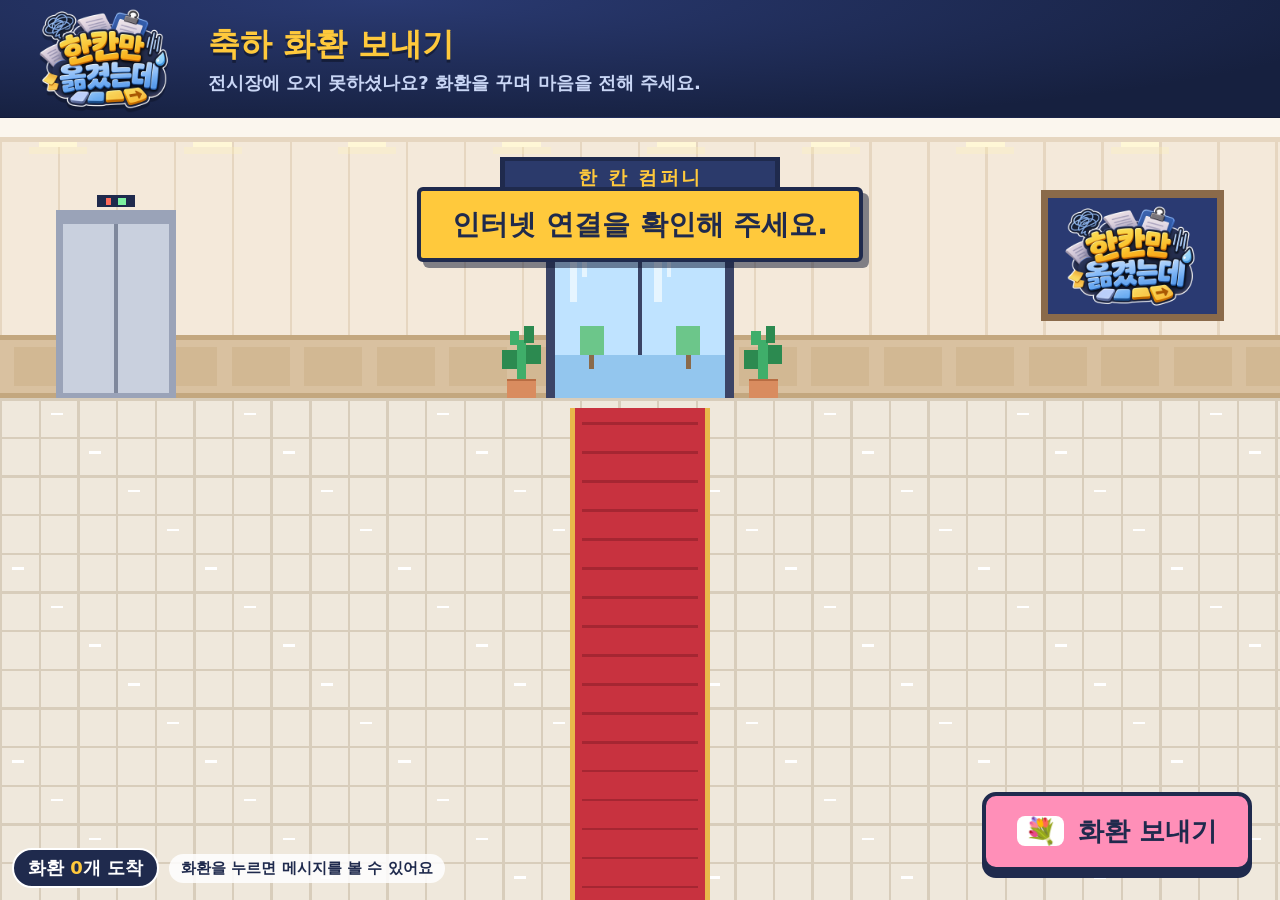
==== public/wreath/index.html @ ef5f8f5a "Add wreath guestbook for remote visitors; swap in revised play video - New /wreath/ page: visitors w" ====
<!doctype html>
<html lang="ko">
<head>
<meta charset="utf-8">
<meta name="viewport" content="width=device-width, initial-scale=1, viewport-fit=cover">
<title>한 칸만 옮겼는데 · 축하 화환</title>
<meta name="description" content="졸업전시 「한 칸만 옮겼는데」에 오지 못한 분들도 화환을 꾸며 축하를 보낼 수 있어요.">
<link rel="stylesheet" href="../style.css">
<link rel="stylesheet" href="wreath.css">
</head>
<body class="wreath-page">
  <!-- 머리글 -->
  <header class="w-head">
    <img id="logoHit" src="../assets/logo.webp" alt="한 칸만 옮겼는데">
    <div class="w-copy">
      <b>축하 화환 보내기</b>
      <span>전시장에 오지 못하셨나요? 화환을 꾸며 마음을 전해 주세요.</span>
    </div>
  </header>

  <!-- 공간: 한 칸 컴퍼니 1층 로비 -->
  <section id="space">
    <div id="stage">
      <canvas id="world"></canvas>
      <div id="layer">
        <div class="lobby-sign">한 칸 컴퍼니</div>
        <div id="empty" class="empty w-empty hidden">
          <b>아직 도착한 화환이 없어요</b>
          <span>첫 번째 화환을 보내 주세요!</span>
        </div>
      </div>
    </div>
    <div id="toast" class="toast"></div>
    <div class="w-status"><span id="stCount">화환 0개 도착</span><span class="w-tip">화환을 누르면 메시지를 볼 수 있어요</span></div>
    <button id="joinBtn" class="join-btn w-join"><span class="ic">💐</span> 화환 보내기</button>
  </section>

  <!-- 보내기 흐름 -->
  <section id="flow" class="hidden">
    <div class="flow-bg"></div>

    <!-- 0. 시작 -->
    <div class="step" data-step="start">
      <img class="logo" src="../assets/logo.webp" alt="한 칸만 옮겼는데">
      <p class="lead">졸업전시에 와 주지 못해도 괜찮아요!<br>화환을 꾸며 보내면 <b>한 칸 컴퍼니 로비</b>에 배달돼요.</p>
      <button class="btn big primary" data-go="design">화환 꾸미기 시작</button>
      <p class="notice">보낸 화환과 리본 문구, 메시지는 이 사이트에 공개돼요.</p>
      <button class="btn ghost" data-close>로비 구경하기</button>
    </div>

    <!-- 1. 꾸미기 -->
    <div class="step" data-step="design">
      <header class="stage-head"><button class="back" data-back>←</button><div class="stage-tag">STEP 1</div><h2>화환 꾸미기</h2><div class="dots"><i class="on"></i><i></i><i></i></div></header>
      <div class="wardrobe">
        <div class="fitting w-fitting">
          <canvas id="bigPreview"></canvas>
          <button class="btn small" id="randomBtn">🎲 랜덤</button>
        </div>
        <div class="closet">
          <div class="ctabs" id="ctabs"></div>
          <div class="options" id="options"></div>
        </div>
      </div>
      <footer class="step-foot"><button class="btn big primary" data-go="ribbon">리본 달기</button></footer>
    </div>

    <!-- 2. 리본 -->
    <div class="step" data-step="ribbon">
      <header class="stage-head"><button class="back" data-back>←</button><div class="stage-tag">STEP 2</div><h2>리본 문구</h2><div class="dots"><i class="on"></i><i class="on"></i><i></i></div></header>
      <div class="w-ribbon">
        <canvas id="ribbonPreview"></canvas>
        <div class="w-fields">
          <label class="w-field">
            <span>왼쪽 리본 · 축하 문구</span>
            <input id="ribbonInput" autocomplete="off" placeholder="축 졸업전시">
          </label>
          <div class="chips" id="ribbonChips"></div>
          <label class="w-field">
            <span>오른쪽 리본 · 보내는 사람</span>
            <input id="senderInput" autocomplete="off" placeholder="이름 (비워 두면 익명)">
          </label>
          <div class="chips" id="senderChips"></div>
        </div>
      </div>
      <footer class="step-foot"><button class="btn big primary" data-go="msg">카드 쓰기</button></footer>
    </div>

    <!-- 3. 카드 메시지 -->
    <div class="step" data-step="msg">
      <header class="stage-head"><button class="back" data-back>←</button><div class="stage-tag">STEP 3</div><h2>축하 카드</h2><div class="dots"><i class="on"></i><i class="on"></i><i class="on"></i></div></header>
      <div class="w-card">
        <div class="w-card-top">💌 축하 카드 <small>(선택)</small></div>
        <textarea id="msgInput" placeholder="졸업과 전시를 축하하는 한 마디를 남겨 주세요"></textarea>
        <div class="w-card-foot"><span id="msgCount">0 / 80자</span></div>
      </div>
      <div class="chips" id="msgChips"></div>
      <p class="err" id="err"></p>
      <footer class="step-foot"><button class="btn big primary" id="submitBtn">화환 보내기</button></footer>
    </div>

    <!-- 4. 완료 -->
    <div class="step" data-step="done">
      <canvas id="doneFace"></canvas>
      <h2 class="done-title">배달 완료!</h2>
      <p class="lead" id="doneText">로비에서 내 화환을 찾아보세요.</p>
      <button class="btn big primary" data-close>로비로 가기</button>
    </div>
  </section>

  <!-- 화환 보기 -->
  <div id="viewer" class="modal hidden">
    <div class="w-view">
      <button class="x" data-vclose>✕</button>
      <canvas id="vFace"></canvas>
      <div class="w-view-body">
        <div class="w-view-meta"><b id="vSender"></b><span id="vInfo"></span></div>
        <p class="w-view-ribbon" id="vRibbon"></p>
        <p id="vMsg"></p>
      </div>
    </div>
  </div>

  <!-- 관리자 (로고를 3초 안에 5번) -->
  <div id="admin" class="modal hidden">
    <div class="admin-card">
      <div class="admin-head"><b>관리자 · 화환</b><button class="x" data-aclose>✕</button></div>
      <div id="authPane">
        <form id="loginPane" class="admin-box" autocomplete="on">
          <b>관리자 로그인</b>
          <p class="hint" id="loginHint">방명록과 같은 관리자 계정으로 로그인해요.</p>
          <input id="loginEmail" type="email" autocomplete="username" placeholder="이메일">
          <input id="loginPw" type="password" autocomplete="current-password" placeholder="비밀번호">
          <button class="btn small primary" type="submit">로그인</button>
        </form>
        <p class="err" id="pinErr"></p>
      </div>
      <div id="adminPane" class="hidden">
        <div class="admin-tools"><button class="btn small" id="reloadBtn">새로고침</button><span id="adminCount"></span></div>
        <div class="admin-list" id="adminList"></div>
      </div>
    </div>
  </div>

  <script type="module" src="wreath.js"></script>
</body>
</html>
---- public/style.css ----
:root {
  --blue: #2b5fd9; --blue-d: #1f47a8; --blue-l: #e3ebfb; --navy: #1f2a4d; --ink: #3b4466;
  --yellow: #ffc93c; --yellow-d: #e0a419; --coral: #ff6b5b; --green: #3fbf7f;
  --paper: #ffffff; --bg: #dfe8fb;
  --font: "Malgun Gothic", "맑은 고딕", "Apple SD Gothic Neo", "Noto Sans KR", system-ui, sans-serif;
}
* { box-sizing: border-box; -webkit-tap-highlight-color: transparent; }
html, body { margin: 0; height: 100%; overflow: hidden; background: #16203f; font-family: var(--font); color: var(--navy);
  -webkit-user-select: none; user-select: none; overscroll-behavior: none; touch-action: manipulation; }
input, textarea { -webkit-user-select: text; user-select: text; font-family: var(--font); }
button { font-family: var(--font); cursor: pointer; touch-action: manipulation; }
.hidden { display: none !important; }

/* ---------- 공간 ---------- */
#space { position: fixed; inset: 0; background: radial-gradient(ellipse at 50% 40%, #2a3a72, #121a36 75%); }
#world, #layer { position: absolute; image-rendering: pixelated; image-rendering: crisp-edges; }
#stage { position: absolute; inset: 0; }
.booth-head { display: none; }
#layer { --s: 4; overflow: hidden; }
.L { position: absolute; }
#adminHit { position: absolute; left: 0; top: 0; width: max(calc(16px * var(--s)), 48px); height: max(calc(14px * var(--s)), 48px); background: transparent; border: 0; z-index: 5; }
.title-text { position: absolute; left: 0; right: 0; top: 0; height: calc(14px * var(--s)); line-height: calc(14px * var(--s));
  text-align: center; color: #fff; font-size: calc(6.2px * var(--s)); font-weight: 600; pointer-events: none; }
.tabs { position: absolute; left: calc(10px * var(--s)); right: calc(10px * var(--s)); top: calc(14.5px * var(--s)); height: calc(9px * var(--s));
  display: flex; gap: calc(9px * var(--s)); align-items: center; font-size: calc(5.2px * var(--s)); color: #4a5578; pointer-events: none; }
.tabs .on { color: var(--blue); font-weight: 700; box-shadow: 0 calc(1px * var(--s)) 0 var(--blue); }
.tabs .font { position: absolute; left: calc(219px * var(--s)); top: calc(9.5px * var(--s)); font-size: calc(4.4px * var(--s)); color: #3b4466; }
.door-sign { position: absolute; left: calc(428px * var(--s)); top: calc(43px * var(--s)); width: calc(24px * var(--s)); height: calc(9px * var(--s));
  line-height: calc(9px * var(--s)); text-align: center; color: #fff; font-weight: 800; font-size: calc(6px * var(--s)); letter-spacing: .05em; pointer-events: none; }
.status-text { position: absolute; left: calc(10px * var(--s)); top: calc((var(--lh, 324) - 10) * 1px * var(--s)); height: calc(10px * var(--s)); display: flex; gap: calc(12px * var(--s));
  align-items: center; font-size: calc(5px * var(--s)); color: #4a5578; pointer-events: none; }
.status-text b { color: var(--blue); }
.zoom-text { position: absolute; left: calc(544px * var(--s)); top: calc((var(--lh, 324) - 10) * 1px * var(--s)); height: calc(10px * var(--s)); line-height: calc(10px * var(--s));
  font-size: calc(4.6px * var(--s)); color: #4a5578; pointer-events: none; }

.name-tag { position: absolute; left: 0; top: 0; padding: 0 calc(1.5px * var(--s)); max-width: calc(34px * var(--s)); white-space: nowrap; overflow: hidden; text-overflow: ellipsis;
  font-size: calc(4.1px * var(--s)); line-height: 1.25; font-weight: 700; color: var(--navy); background: rgba(255,255,255,.85);
  border-radius: calc(1px * var(--s)); pointer-events: none; z-index: 2; }
.name-tag.new { background: var(--yellow); }
.bubble { position: absolute; left: 0; top: 0; max-width: calc(92px * var(--s)); width: max-content; padding: calc(2.5px * var(--s)) calc(4px * var(--s));
  background: #fff; color: var(--navy); font-size: calc(5.2px * var(--s)); line-height: 1.35; font-weight: 600; word-break: keep-all; overflow-wrap: anywhere;
  border: calc(1px * var(--s)) solid var(--navy); box-shadow: calc(1px * var(--s)) calc(1px * var(--s)) 0 rgba(31,42,77,.25);
  opacity: 0; pointer-events: none; transition: opacity .25s; margin-top: calc(-3px * var(--s)); }
.bubble::after { content: ""; position: absolute; left: 50%; bottom: calc(-3px * var(--s)); width: calc(4px * var(--s)); height: calc(4px * var(--s));
  background: #fff; border-right: calc(1px * var(--s)) solid var(--navy); border-bottom: calc(1px * var(--s)) solid var(--navy); transform: translateX(-50%) rotate(45deg); }
.bubble.on { opacity: 1; }

.empty { position: absolute; left: calc(100px * var(--s)); top: calc(170px * var(--s)); transform: translate(-50%, -50%); text-align: center; background: rgba(255,255,255,.92);
  padding: calc(6px * var(--s)) calc(12px * var(--s)); border: calc(1px * var(--s)) dashed var(--blue); pointer-events: none; }
.empty b { display: block; font-size: calc(7px * var(--s)); color: var(--blue); }
.empty span { font-size: calc(5px * var(--s)); color: var(--ink); }

.toast { position: absolute; left: 50%; top: 9%; transform: translate(-50%, -30px); opacity: 0; transition: .35s; z-index: 30;
  background: var(--yellow); color: var(--navy); font-weight: 800; font-size: clamp(18px, 2.2vw, 40px); padding: .5em 1.1em;
  border: 4px solid var(--navy); box-shadow: 6px 6px 0 rgba(15,22,50,.5); border-radius: 6px; white-space: nowrap; pointer-events: none; }
.toast.on { opacity: 1; transform: translate(-50%, 0); }
.group-banner { position: absolute; left: 50%; bottom: 10%; transform: translate(-50%, 30px); opacity: 0; transition: .3s; z-index: 30; pointer-events: none;
  background: var(--blue); color: #fff; font-weight: 800; font-size: clamp(16px, 1.8vw, 34px); padding: .45em 1.1em; border: 4px solid var(--navy);
  box-shadow: 6px 6px 0 rgba(15,22,50,.5); border-radius: 6px; white-space: nowrap; }
.group-banner.on { opacity: 1; transform: translate(-50%, 0); }
.group-banner .arrow { display: inline-block; background: var(--yellow); color: var(--navy); padding: 0 .35em; border-radius: 4px; margin-right: .3em; }

.join-btn { position: absolute; right: 2.2vw; bottom: 3.2vh; z-index: 20; font-size: clamp(18px, 2vw, 36px); font-weight: 800; color: var(--navy);
  background: var(--yellow); border: 4px solid var(--navy); border-radius: 14px; padding: .7em 1.2em; box-shadow: 0 7px 0 var(--navy);
  animation: nudge 2.4s ease-in-out infinite; }
.join-btn:active { transform: translateY(5px); box-shadow: 0 2px 0 var(--navy); animation: none; }
.join-btn .ic { display: inline-block; background: var(--blue); color: #fff; border-radius: 8px; padding: 0 .3em; margin-right: .2em; }
@keyframes nudge { 0%, 80%, 100% { transform: translateY(0); } 88% { transform: translateY(-8px); } }
body.mode-display .join-btn, body.mode-booth .join-btn, body.mode-kiosk #space, body.mode-kiosk .btn.ghost { display: none; }

/* ---------- 참여 흐름 ---------- */
#flow { position: fixed; inset: 0; z-index: 40; display: flex; align-items: center; justify-content: center; }
.flow-bg { position: absolute; inset: 0; background:
  linear-gradient(rgba(43,95,217,.06) 1px, transparent 1px) 0 0 / 32px 32px,
  linear-gradient(90deg, rgba(43,95,217,.06) 1px, transparent 1px) 0 0 / 32px 32px, var(--bg); }
.step { position: relative; display: none; width: min(1100px, 94vw); max-height: 96vh; flex-direction: column; align-items: center; gap: 18px; }
.step.on { display: flex; animation: pop .3s ease-out; }
@keyframes pop { from { opacity: 0; transform: translateY(14px); } to { opacity: 1; transform: none; } }
.logo { width: min(560px, 70vw); filter: drop-shadow(0 8px 0 rgba(31,42,77,.12)); }
.lead { font-size: clamp(18px, 2vw, 28px); text-align: center; line-height: 1.6; margin: 0; color: var(--ink); font-weight: 600; }

.btn { white-space: nowrap; border: 3px solid var(--navy); background: #fff; color: var(--navy); font-weight: 800; border-radius: 14px; padding: .55em 1.1em; font-size: 20px;
  box-shadow: 0 5px 0 var(--navy); transition: transform .06s; min-height: 56px; }
.btn:active { transform: translateY(4px); box-shadow: 0 1px 0 var(--navy); }
.btn.big { font-size: clamp(22px, 2.3vw, 34px); padding: .55em 1.6em; min-height: 76px; }
.btn.primary { background: var(--blue); color: #fff; }
.btn.small { font-size: 18px; min-height: 48px; padding: .35em .9em; }
.btn.ghost { background: transparent; box-shadow: none; border-color: transparent; color: var(--ink); text-decoration: underline; }
.btn:disabled { opacity: .5; }

.stage-head { width: 100%; display: flex; align-items: center; gap: 16px; background: #fff; border: 3px solid var(--navy); border-radius: 16px; padding: 10px 18px;
  box-shadow: 0 5px 0 rgba(31,42,77,.2); }
.stage-head h2 { margin: 0; font-size: clamp(22px, 2.4vw, 34px); flex: 1; }
.stage-tag { background: var(--blue-l); color: var(--blue); font-weight: 800; padding: 4px 14px; border-radius: 999px; font-size: 18px; }
.back { width: 56px; height: 56px; border-radius: 12px; border: 3px solid var(--navy); background: var(--blue); color: #fff; font-size: 28px; font-weight: 800; }
.dots { display: flex; gap: 8px; }
.dots i { width: 18px; height: 18px; border-radius: 4px; background: #d5ddef; border: 2px solid var(--navy); }
.dots i.on { background: var(--yellow); }
.step-foot { display: flex; justify-content: center; width: 100%; }

/* 옷장 */
.wardrobe { width: 100%; display: grid; grid-template-columns: minmax(240px, 34%) 1fr; gap: 18px; min-height: 0; }
.fitting { position: relative; background: linear-gradient(#f4f7fe, #e4ecfc); border: 3px solid var(--navy); border-radius: 18px; display: flex; flex-direction: column;
  align-items: center; justify-content: center; padding: 30px 10px 18px; gap: 10px; overflow: hidden; }
.rack { position: absolute; top: 18px; left: 10%; right: 10%; height: 8px; background: #b6c3e2; border-radius: 4px; }
.rack::before, .rack::after { content: ""; position: absolute; top: 8px; width: 34px; height: 46px; border-radius: 6px 6px 2px 2px; }
.rack::before { left: 8%; background: var(--coral); opacity: .6; } .rack::after { right: 8%; background: var(--yellow); opacity: .7; }
#bigPreview { position: relative; image-rendering: pixelated; width: min(100%, 260px); height: auto; z-index: 1; margin-top: 30px; }
.pedestal { width: 70%; height: 22px; background: #c7d3ee; border-radius: 50%; margin-top: -24px; border: 3px solid #a9b8dc; }
.closet { background: #fff; border: 3px solid var(--navy); border-radius: 18px; display: flex; flex-direction: column; min-height: 0; overflow: hidden; }
.ctabs { display: flex; gap: 6px; padding: 10px; background: #f1f4fb; border-bottom: 2px solid #d5ddef; flex-wrap: wrap; }
.ctabs button { flex: 1; min-width: 90px; min-height: 54px; border: 2px solid transparent; border-radius: 10px; background: transparent; font-size: 19px; font-weight: 800; color: #6a7597; }
.ctabs button.on { background: #fff; border-color: var(--navy); color: var(--blue); box-shadow: 0 3px 0 var(--navy); }
.options { display: grid; grid-template-columns: repeat(auto-fill, minmax(118px, 1fr)); gap: 10px; padding: 12px; overflow-y: auto; max-height: 52vh; }
.opt { display: flex; flex-direction: column; align-items: center; gap: 4px; padding: 8px 4px; border: 3px solid #d5ddef; border-radius: 12px; background: #f8faff;
  font-size: 16px; font-weight: 700; color: var(--ink); min-height: 118px; }
.opt canvas { image-rendering: pixelated; width: 72px; height: 96px; }
.opt.on { border-color: var(--blue); background: #eaf0ff; box-shadow: 0 0 0 3px var(--yellow) inset; }
.opt .sw { width: 64px; height: 64px; border-radius: 10px; border: 3px solid var(--navy); margin: 12px 0; }

/* 사원증 */
.badge-wrap { position: relative; display: flex; flex-direction: column; align-items: center; }
.lanyard { width: 120px; height: 60px; border: 10px solid var(--blue); border-bottom: 0; border-radius: 60px 60px 0 0; margin-bottom: -8px; }
.badge { width: min(440px, 80vw); background: #fff; border: 4px solid var(--navy); border-radius: 22px; padding: 18px 26px 26px; display: flex; flex-direction: column;
  align-items: center; gap: 12px; box-shadow: 0 8px 0 rgba(31,42,77,.25); }
.badge-top { width: 100%; background: var(--blue); color: #fff; font-weight: 800; text-align: center; border-radius: 10px; padding: 8px; font-size: 18px; }
#badgeFace { image-rendering: pixelated; width: 150px; height: auto; background: var(--blue-l); border-radius: 12px; border: 3px solid #c7d3ee; }
#nameInput { width: 100%; font-size: 30px; font-weight: 800; text-align: center; border: 0; border-bottom: 4px dashed var(--blue); padding: 8px; outline: none; color: var(--navy); background: transparent; }
.badge-bar { width: 70%; height: 14px; background: repeating-linear-gradient(90deg, var(--navy) 0 3px, transparent 3px 6px, var(--navy) 6px 7px, transparent 7px 11px); }
.chips { display: flex; flex-wrap: wrap; gap: 10px; justify-content: center; max-width: 100%; }
.chip { border: 2px solid var(--navy); background: #fff; border-radius: 999px; padding: 10px 18px; font-size: 18px; font-weight: 700; color: var(--ink); min-height: 50px; }
.chip:active { background: var(--yellow); }
.chip.alt { background: var(--blue-l); }

/* 워드 문서 */
.doc { width: 100%; background: #fff; border: 3px solid var(--navy); border-radius: 14px; overflow: hidden; box-shadow: 0 6px 0 rgba(31,42,77,.2); }
.doc-title { background: var(--blue); color: #fff; font-weight: 700; padding: 8px 14px; font-size: 18px; display: flex; align-items: center; gap: 8px; }
.doc-title b { background: #fff; color: var(--blue); border-radius: 4px; padding: 0 6px; }
.doc-ribbon { display: flex; gap: 6px; align-items: center; background: #f3f5fa; padding: 6px 14px; border-bottom: 1px solid #d9dfeb; font-size: 16px; color: var(--ink); }
.doc-ribbon span { width: 30px; text-align: center; font-weight: 800; }
.doc-ribbon em { font-style: normal; background: #fff; border: 1px solid #d9dfeb; padding: 2px 10px; margin-left: 6px; }
.doc-page { position: relative; padding: 22px 26px 22px 150px; min-height: 230px; background:
  linear-gradient(#eef2fa 1px, transparent 1px) 0 0 / 100% 46px, #fff; }
#docFace, #vFace { position: absolute; left: 24px; top: 22px; image-rendering: pixelated; width: 100px; height: auto; }
#msgInput { width: 100%; height: 190px; border: 0; outline: none; resize: none; background: transparent; font-size: clamp(24px, 2.4vw, 32px); line-height: 46px; color: var(--navy); font-weight: 600; }
.doc-status { display: flex; gap: 22px; padding: 6px 14px; background: #e8ecf4; font-size: 16px; color: #4a5578; }
.err { color: #d63b3b; font-weight: 800; min-height: 1.2em; margin: 0; font-size: 20px; }

/* 완료 */
#doneFace { image-rendering: pixelated; width: 200px; height: auto; animation: hop 1s ease-in-out infinite; }
@keyframes hop { 50% { transform: translateY(-14px); } }
.done-title { font-size: clamp(40px, 5vw, 72px); margin: 0; color: var(--blue); -webkit-text-stroke: 2px var(--navy); text-shadow: 0 5px 0 var(--yellow); }

/* 보기 / 관리자 */
.modal { position: fixed; inset: 0; z-index: 60; background: rgba(15,22,50,.55); display: flex; align-items: center; justify-content: center; }
.viewer-doc { width: min(820px, 92vw); animation: pop .25s ease-out; }
.viewer-doc .doc-page { min-height: 260px; padding-left: 160px; }
.x { margin-left: auto; width: 44px; height: 44px; border: 2px solid #fff; border-radius: 10px; background: transparent; color: #fff; font-size: 22px; font-weight: 800; }
.v-meta { display: flex; gap: 14px; align-items: baseline; margin-bottom: 8px; }
.v-meta b { font-size: 28px; }
.v-meta span { color: #6a7597; font-size: 18px; }
#vMsg { font-size: clamp(24px, 2.6vw, 34px); line-height: 46px; margin: 0; font-weight: 600; white-space: pre-wrap; word-break: keep-all; overflow-wrap: anywhere; }

.admin-card { width: min(900px, 94vw); max-height: 90vh; background: #fff; border: 3px solid var(--navy); border-radius: 16px; display: flex; flex-direction: column; overflow: hidden; }
.admin-head { display: flex; align-items: center; background: var(--navy); color: #fff; padding: 10px 16px; font-size: 20px; }
#pinPane { display: flex; flex-direction: column; align-items: center; gap: 14px; }
.pin-dots { display: flex; gap: 12px; min-height: 28px; }
.pin-dots i { width: 22px; height: 22px; border-radius: 50%; background: var(--navy); }
.keypad { display: grid; grid-template-columns: repeat(3, 90px); gap: 10px; }
.keypad button { height: 72px; font-size: 28px; font-weight: 800; border: 3px solid var(--navy); border-radius: 12px; background: #f1f4fb; }
#authPane { padding: 16px 20px 20px; display: flex; flex-direction: column; gap: 14px; overflow-y: auto; }
.admin-box { border: 2px solid #e1e6f2; border-radius: 12px; padding: 14px; display: flex; flex-direction: column; gap: 8px; }
.admin-box b { font-size: 18px; }
.admin-box .hint { margin: 0; color: #6a7597; font-size: 15px; }
.admin-box input { font-size: 20px; padding: 10px 12px; border: 2px solid #c7d3ee; border-radius: 10px; outline: none; width: 100%; }
.admin-box input:focus { border-color: var(--blue); }
.field-row { display: flex; gap: 8px; }
.state { margin: 0; font-weight: 700; color: var(--blue); }
.notice { margin: 0; font-size: 16px; color: #6a7597; text-align: center; }
.notice.warn { color: #d63b3b; font-weight: 800; font-size: 20px; line-height: 1.5; }
.admin-tools { display: flex; gap: 10px; align-items: center; padding: 12px 16px; border-bottom: 2px solid #e1e6f2; }
.admin-tools span { margin-left: auto; color: #6a7597; }
.admin-list { overflow-y: auto; padding: 8px 16px 16px; }
.arow { display: grid; grid-template-columns: 56px 1fr auto; gap: 12px; align-items: center; padding: 10px 0; border-bottom: 1px solid #eef1f7; }
.arow.hid { opacity: .45; }
.arow .no { font-weight: 800; color: var(--blue); }
.arow .t b { display: block; } .arow .t span { color: var(--ink); }
.arow .t small { color: #8a93ad; }

/* ---------- 부스 모드: 방명록 + 세로 영상 (?mode=booth) ---------- */
body.mode-booth { --vw: calc(100vh * var(--video-ratio, 0.5625)); }
body.mode-booth #space { right: var(--vw); display: flex; flex-direction: column; }
body.mode-booth.video-left #space { right: 0; left: var(--vw); }
body.mode-booth #stage { position: relative; inset: auto; flex: 1; min-height: 0; }
body.mode-booth .booth-head { display: flex; align-items: center; gap: 2vw; height: 17vh; padding: 2.4vh 2.4vw 0; flex: none; }
.booth-head img { height: 100%; width: auto; filter: drop-shadow(0 6px 0 rgba(0, 0, 0, .25)); }
.booth-copy { display: flex; flex-direction: column; gap: .6vh; }
.booth-copy b { word-break: keep-all; color: var(--yellow); font-size: 4.2vh; font-weight: 800; text-shadow: 0 3px 0 rgba(0, 0, 0, .35); }
.booth-copy span { word-break: keep-all; color: #c9d6f5; font-size: 2.4vh; font-weight: 600; }
body.mode-booth .join-btn { font-size: clamp(18px, 2.6vh, 36px); }

#videoPane { position: fixed; top: 0; bottom: 0; right: 0; width: var(--vw); background: #0b1126; z-index: 10; overflow: hidden;
  border-left: 4px solid var(--navy); box-shadow: -10px 0 30px rgba(0, 0, 0, .35); }
body.video-left #videoPane { left: 0; right: auto; border-left: 0; border-right: 4px solid var(--navy); box-shadow: 10px 0 30px rgba(0, 0, 0, .35); }
#videoPane video { position: absolute; inset: 0; width: 100%; height: 100%; object-fit: var(--video-fit, contain); display: block;
  background: #0b1126; opacity: 0; transition: opacity .25s; }
#videoPane video.on { opacity: 1; }
.video-tag { position: absolute; top: 1.6vh; left: 1.6vh; background: var(--yellow); color: var(--navy); font-weight: 800; font-size: 1.6vh;
  padding: .3em .7em; border: 2px solid var(--navy); border-radius: 6px; letter-spacing: .08em; pointer-events: none; }
body.mode-booth #flow, body.mode-booth #viewer { right: var(--vw); }
body.mode-booth.video-left #flow, body.mode-booth.video-left #viewer { right: 0; left: var(--vw); }
---- public/wreath/wreath.css ----
/* 축하 화환 페이지: ../style.css 위에 덮어써요 (휴대폰 세로 화면도 함께 고려) */
body.wreath-page { --hh: clamp(64px, 13vh, 128px); background: #16203f; }

/* 머리글 */
.w-head { position: fixed; top: 0; left: 0; right: 0; height: var(--hh); display: flex; align-items: center; gap: clamp(10px, 2vw, 28px);
  padding: 8px clamp(12px, 2.4vw, 36px); background: radial-gradient(ellipse at 30% 0%, #2a3a72, #16203f 80%); z-index: 5; }
.w-head img { height: 100%; width: auto; max-width: 38vw; object-fit: contain; filter: drop-shadow(0 4px 0 rgba(0,0,0,.25)); }
.w-copy { display: flex; flex-direction: column; gap: 4px; min-width: 0; }
.w-copy b { color: var(--yellow); font-size: clamp(18px, 3.6vh, 40px); font-weight: 800; word-break: keep-all; text-shadow: 0 3px 0 rgba(0,0,0,.35); }
.w-copy span { color: #c9d6f5; font-size: clamp(12px, 2vh, 22px); font-weight: 600; word-break: keep-all; }

/* 공간 */
body.wreath-page #space { top: var(--hh); background: radial-gradient(ellipse at 50% 30%, #2a3a72, #121a36 80%); }
.lobby-sign { position: absolute; left: 50%; top: calc(18px * var(--s)); transform: translateX(-50%); height: calc(14px * var(--s)); line-height: calc(14px * var(--s));
  color: var(--yellow); font-weight: 800; font-size: calc(8px * var(--s)); letter-spacing: .12em; white-space: nowrap; pointer-events: none; }
.w-empty { left: 50%; top: calc(178px * var(--s)); border-color: #c8323f; }
.w-empty b { color: #c8323f; }
.w-status { position: absolute; left: 12px; bottom: 12px; display: flex; gap: 10px; align-items: center; z-index: 20; pointer-events: none;
  font-size: clamp(13px, 1.6vw, 18px); font-weight: 700; color: #fff; }
.w-status #stCount { background: var(--navy); border: 2px solid #fff; border-radius: 999px; padding: 6px 14px; }
.w-status #stCount b { color: var(--yellow); }
.w-tip { color: var(--navy); background: rgba(255,255,255,.85); border-radius: 999px; padding: 4px 12px; font-size: .85em; }
.w-join { background: #ff8fb8; }
.w-join .ic { background: #fff; color: var(--navy); }

/* 흐름: 휴대폰에서는 위아래로 스크롤 */
body.wreath-page #flow { overflow-y: auto; align-items: flex-start; padding: 18px 0 30px; }
body.wreath-page .step { max-height: none; margin: auto; }
.w-fitting { padding: 18px 10px; }
#bigPreview { width: min(100%, 200px); margin-top: 0; }
.opt canvas.wthumb { width: 48px; height: 116px; }
.opt .sw { margin: 8px 0; }
.options { max-height: 54vh; }

/* 리본 */
.w-ribbon { width: 100%; display: grid; grid-template-columns: minmax(180px, 30%) 1fr; gap: 18px; align-items: start; }
#ribbonPreview { width: 100%; max-width: 220px; justify-self: center; image-rendering: pixelated; background: linear-gradient(#f4ecdf, #e8dcc8);
  border: 3px solid var(--navy); border-radius: 18px; padding: 10px; }
.w-fields { display: flex; flex-direction: column; gap: 12px; }
.w-field { display: flex; flex-direction: column; gap: 6px; background: #fff; border: 3px solid var(--navy); border-radius: 14px; padding: 10px 14px; }
.w-field span { font-weight: 800; color: var(--blue); font-size: 16px; }
.w-field input { font-size: clamp(20px, 2.4vw, 28px); font-weight: 800; border: 0; border-bottom: 3px dashed #c8323f; padding: 6px 2px; outline: none; color: var(--navy); background: transparent; }
.w-fields .chips { justify-content: flex-start; }
.w-fields .chip { min-height: 42px; padding: 6px 14px; font-size: 16px; }

/* 카드 */
.w-card { width: min(720px, 100%); background: #fffaf2; border: 3px solid var(--navy); border-radius: 16px; overflow: hidden; box-shadow: 0 6px 0 rgba(31,42,77,.2); }
.w-card-top { background: #ff8fb8; color: var(--navy); font-weight: 800; padding: 8px 14px; font-size: 18px; }
.w-card-top small { font-weight: 600; opacity: .7; }
.w-card textarea { width: 100%; height: 150px; border: 0; outline: none; resize: none; padding: 14px 18px; background:
  linear-gradient(#f3e6d6 1px, transparent 1px) 0 12px / 100% 40px, transparent; font-size: clamp(20px, 2.2vw, 28px); line-height: 40px; color: var(--navy); font-weight: 600; }
.w-card-foot { display: flex; justify-content: flex-end; padding: 6px 14px; background: #f6ead9; color: #6a7597; font-size: 15px; }

#doneFace { width: 150px; height: auto; image-rendering: pixelated; animation: hop 1.2s ease-in-out infinite; }
body.wreath-page .done-title { color: #c8323f; text-shadow: 0 5px 0 var(--yellow); }

/* 보기 */
.w-view { position: relative; display: flex; gap: 20px; align-items: center; width: min(720px, 92vw); background: #fffaf2; border: 3px solid var(--navy);
  border-radius: 18px; padding: 22px; box-shadow: 0 8px 0 rgba(15,22,50,.4); animation: pop .25s ease-out; }
.w-view .x { position: absolute; right: 10px; top: 10px; border-color: var(--navy); color: var(--navy); }
body.wreath-page #vFace { position: static; width: 150px; height: auto; flex: none; image-rendering: pixelated; }
.w-view-body { flex: 1; min-width: 0; }
.w-view-meta { display: flex; flex-wrap: wrap; gap: 6px 12px; align-items: baseline; margin-right: 40px; }
.w-view-meta b { font-size: clamp(20px, 2.6vw, 28px); }
.w-view-meta span { color: #6a7597; font-size: 15px; }
.w-view-ribbon { display: inline-block; margin: 10px 0; padding: 4px 12px; background: #c8323f; color: #fff4c9; font-weight: 800; border-radius: 6px; font-size: 18px; }
#vMsg { margin: 0; font-size: clamp(18px, 2.2vw, 26px); line-height: 1.6; font-weight: 600; white-space: pre-wrap; word-break: keep-all; overflow-wrap: anywhere; }

/* 관리자 */
body.wreath-page #authPane { padding-bottom: 8px; }

/* ---------- 휴대폰 ---------- */
@media (max-width: 720px) {
  .w-copy span { display: none; }
  .wardrobe { grid-template-columns: 1fr; gap: 12px; }
  .w-fitting { flex-direction: row; justify-content: center; gap: 18px; padding: 12px; }
  #bigPreview { width: 110px; }
  .ctabs button { min-width: 0; font-size: 15px; min-height: 44px; padding: 0 4px; }
  .options { grid-template-columns: repeat(auto-fill, minmax(86px, 1fr)); max-height: none; gap: 8px; padding: 10px; }
  .opt { min-height: 0; font-size: 14px; }
  .opt canvas.wthumb { width: 36px; height: 87px; }
  .opt .sw { width: 44px; height: 44px; }
  .w-ribbon { grid-template-columns: 1fr; }
  #ribbonPreview { max-width: 140px; }
  .stage-head { padding: 8px 10px; gap: 10px; }
  .stage-tag { font-size: 14px; padding: 3px 10px; }
  .dots { display: none; }
  .back { width: 46px; height: 46px; font-size: 22px; }
  .btn.big { min-height: 62px; }
  .w-view { flex-direction: column; text-align: center; padding: 18px; }
  .w-view-meta { justify-content: center; margin-right: 0; }
  body.wreath-page #vFace { width: 110px; }
  .w-status .w-tip { display: none; }
  .w-join { font-size: 18px; padding: .6em 1em; right: 12px; bottom: 12px; }
}
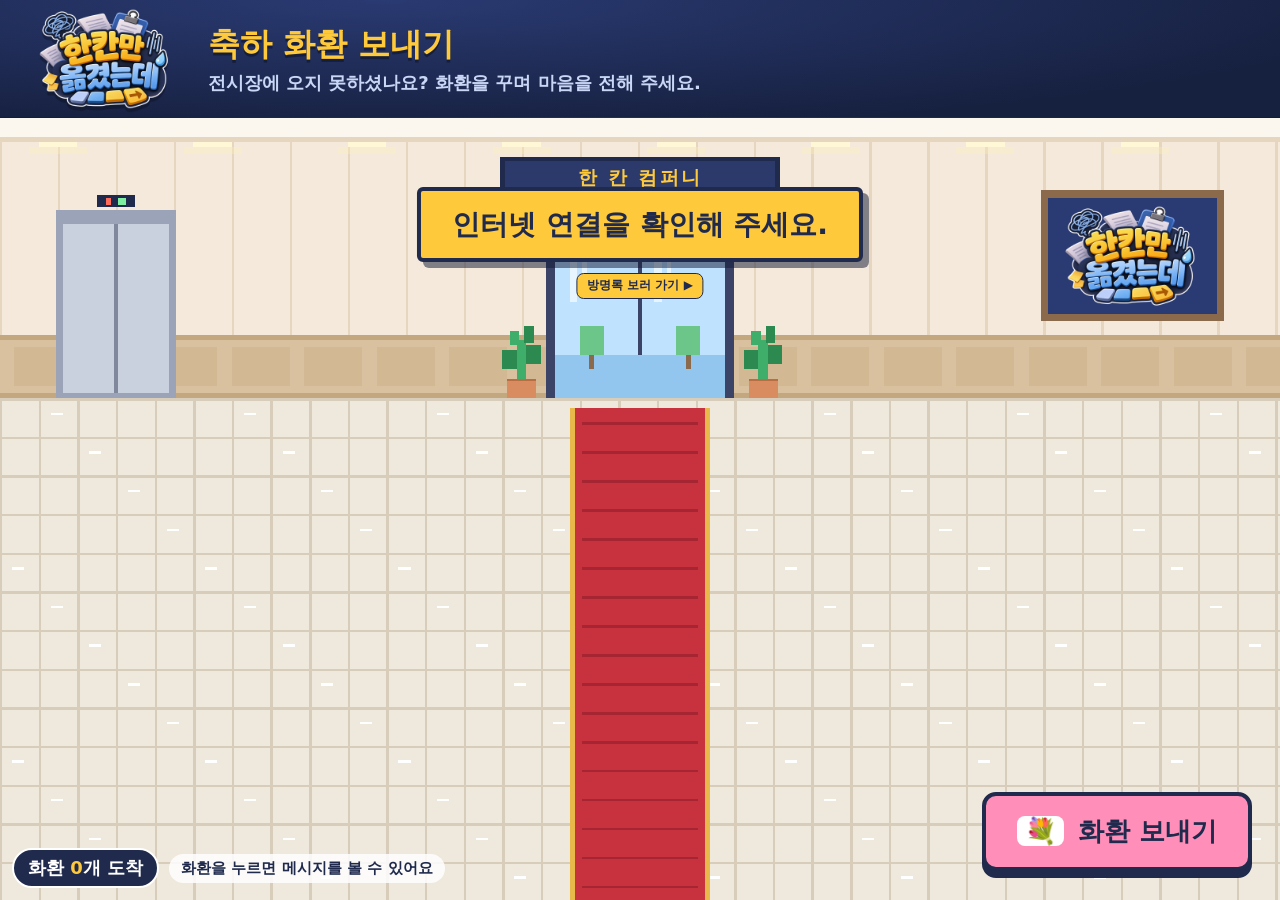
==== commit 17a6586a: "Open the guestbook office from the wreath lobby door Tapping the lobby's entrance door slides the gl" ====
--- a/public/wreath/index.html
+++ b/public/wreath/index.html
@@ -24,6 +24,7 @@
       <canvas id="world"></canvas>
       <div id="layer">
         <div class="lobby-sign">한 칸 컴퍼니</div>
+        <div class="door-hint">방명록 보러 가기 ▶</div>
         <div id="empty" class="empty w-empty hidden">
           <b>아직 도착한 화환이 없어요</b>
           <span>첫 번째 화환을 보내 주세요!</span>
--- a/public/wreath/wreath.css
+++ b/public/wreath/wreath.css
@@ -13,6 +13,10 @@
 body.wreath-page #space { top: var(--hh); background: radial-gradient(ellipse at 50% 30%, #2a3a72, #121a36 80%); }
 .lobby-sign { position: absolute; left: 50%; top: calc(18px * var(--s)); transform: translateX(-50%); height: calc(14px * var(--s)); line-height: calc(14px * var(--s));
   color: var(--yellow); font-weight: 800; font-size: calc(8px * var(--s)); letter-spacing: .12em; white-space: nowrap; pointer-events: none; }
+.door-hint { position: absolute; left: 50%; top: calc(64px * var(--s)); transform: translateX(-50%); white-space: nowrap; pointer-events: none;
+  background: var(--yellow); color: var(--navy); font-weight: 800; font-size: calc(5px * var(--s)); padding: calc(1.5px * var(--s)) calc(4px * var(--s));
+  border: calc(.8px * var(--s)) solid var(--navy); border-radius: calc(3px * var(--s)); animation: doorHint 2s ease-in-out infinite; }
+@keyframes doorHint { 0%, 100% { transform: translateX(-50%) translateY(0); } 50% { transform: translateX(-50%) translateY(calc(-2px * var(--s))); } }
 .w-empty { left: 50%; top: calc(178px * var(--s)); border-color: #c8323f; }
 .w-empty b { color: #c8323f; }
 .w-status { position: absolute; left: 12px; bottom: 12px; display: flex; gap: 10px; align-items: center; z-index: 20; pointer-events: none;
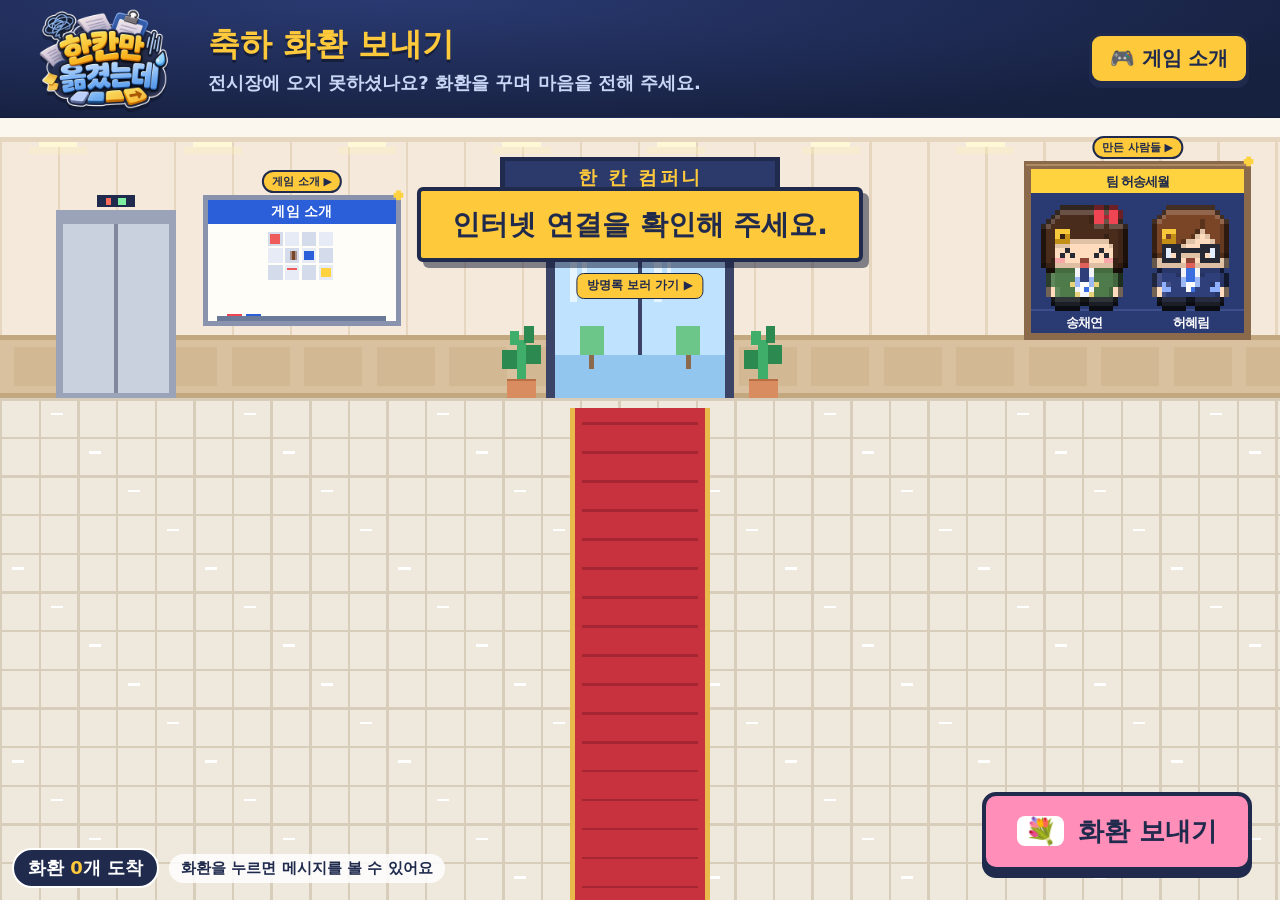
==== commit 5e61832f: "Add game intro content, team frame and copy style guide to wreath lobby - Lobby door now leads to th" ====
--- a/public/wreath/index.html
+++ b/public/wreath/index.html
@@ -16,6 +16,7 @@
       <b>축하 화환 보내기</b>
       <span>전시장에 오지 못하셨나요? 화환을 꾸며 마음을 전해 주세요.</span>
     </div>
+    <button class="w-info-btn" id="infoBtn">🎮 게임 소개</button>
   </header>
 
   <!-- 공간: 한 칸 컴퍼니 1층 로비 -->
@@ -121,6 +122,18 @@
     </div>
   </div>
 
+  <!-- 게임 소개 (로비의 게시판·액자, 머리글 버튼) -->
+  <div id="gameInfo" class="modal hidden">
+    <div class="gi-doc">
+      <div class="doc-title"><b>W</b> 한칸만옮겼는데_소개.docx<button class="x" data-giclose>✕</button></div>
+      <nav class="gi-nav">
+        <button data-gi="story">이야기</button><button data-gi="rules">업무 규정</button><button data-gi="play">직접 해 보기</button>
+        <button data-gi="video">영상</button><button data-gi="behind">비하인드</button><button data-gi="team">만든 사람들</button>
+      </nav>
+      <div class="gi-page"></div>
+    </div>
+  </div>
+
   <!-- 관리자 (로고를 3초 안에 5번) -->
   <div id="admin" class="modal hidden">
     <div class="admin-card">
--- a/public/wreath/wreath.css
+++ b/public/wreath/wreath.css
@@ -70,12 +70,124 @@
 .w-view-ribbon { display: inline-block; margin: 10px 0; padding: 4px 12px; background: #c8323f; color: #fff4c9; font-weight: 800; border-radius: 6px; font-size: 18px; }
 #vMsg { margin: 0; font-size: clamp(18px, 2.2vw, 26px); line-height: 1.6; font-weight: 600; white-space: pre-wrap; word-break: keep-all; overflow-wrap: anywhere; }
 
+/* 게임 소개 버튼 (머리글 오른쪽) */
+.w-info-btn { margin-left: auto; flex: none; border: 3px solid var(--navy); background: var(--yellow); color: var(--navy); font-weight: 800; border-radius: 12px;
+  font-size: clamp(14px, 2.2vh, 22px); padding: .45em .9em; box-shadow: 0 4px 0 var(--navy); }
+.w-info-btn:active { transform: translateY(3px); box-shadow: 0 1px 0 var(--navy); }
+.spot-label { position: absolute; transform: translate(-50%, -100%); white-space: nowrap; pointer-events: none; background: var(--yellow); color: var(--navy);
+  font-weight: 800; font-size: max(11px, calc(4.6px * var(--s))); padding: 2px 8px; border: 2px solid var(--navy); border-radius: 999px; animation: doorHint 2s ease-in-out infinite; }
+
+/* 게임 소개 창 (워드 문서 모양) */
+.gi-doc { width: min(980px, 96vw); height: min(92vh, 1100px); display: flex; flex-direction: column; background: #fff; border: 3px solid var(--navy);
+  border-radius: 14px; overflow: hidden; box-shadow: 0 10px 0 rgba(15,22,50,.4); animation: pop .25s ease-out; }
+.gi-doc .doc-title { flex: none; }
+.gi-nav { flex: none; display: flex; gap: 4px; background: #f3f5fa; border-bottom: 1px solid #d9dfeb; padding: 6px 10px; overflow-x: auto; scrollbar-width: none; }
+.gi-nav::-webkit-scrollbar { display: none; }
+.gi-nav button { flex: none; border: 0; background: transparent; font-size: 16px; font-weight: 700; color: #4a5578; padding: 6px 12px; border-radius: 8px; }
+.gi-nav button:hover { background: #fff; color: var(--blue); }
+.gi-page { position: relative; flex: 1; overflow-y: auto; padding: 8px clamp(16px, 4vw, 48px) 48px; -webkit-user-select: text; user-select: text; }
+.gi-sec { padding: 22px 0 18px; border-bottom: 2px dashed #e1e6f2; }
+.gi-sec:last-child { border-bottom: 0; }
+.gi-sec h3 { margin: 0 0 6px; font-size: clamp(22px, 2.6vw, 30px); color: var(--navy); display: flex; align-items: center; gap: 10px; }
+.gi-sec h3::before { content: ""; width: 10px; height: 1.05em; background: var(--yellow); border: 2px solid var(--navy); border-radius: 3px; }
+.gi-sec h4 { margin: 26px 0 6px; font-size: 20px; color: var(--blue); }
+.gi-sub { margin: 0 0 16px; color: #6a7597; font-size: 16px; word-break: keep-all; }
+.gi-fine { margin: 14px 0 0; color: #6a7597; font-size: 15px; line-height: 1.6; word-break: keep-all; }
+.gi-fine b { color: var(--navy); }
+
+/* 이야기 */
+.gi-hero { display: flex; gap: 24px; align-items: center; flex-wrap: wrap; }
+.gi-hero img { width: min(280px, 64vw); }
+.gi-kicker { margin: 0; font-size: clamp(18px, 2.2vw, 24px); font-weight: 700; color: #6a7597; }
+.gi-big { margin: 2px 0 12px; font-size: clamp(38px, 5.4vw, 64px); line-height: 1.1; color: var(--navy); }
+.gi-big em { font-style: normal; color: #ef4552; text-shadow: 3px 3px 0 var(--yellow); display: inline-block; animation: shake 2.6s ease-in-out infinite; }
+@keyframes shake { 0%, 86%, 100% { transform: none; } 89% { transform: translate(-3px, 1px) rotate(-3deg); } 92% { transform: translate(3px, -1px) rotate(2deg); } 95% { transform: translate(-2px, 0) rotate(-1deg); } }
+.gi-tags { display: flex; flex-wrap: wrap; gap: 6px; }
+.gi-tags span { background: var(--blue-l); color: var(--blue); font-weight: 800; font-size: 14px; padding: 4px 10px; border-radius: 999px; }
+.gi-chat { max-width: 520px; margin: 22px auto; background: #b9c9e6; border: 3px solid var(--navy); border-radius: 18px; padding: 0 14px 14px; display: flex; flex-direction: column; gap: 10px; overflow: hidden; }
+.gi-chat-top { margin: 0 -14px; background: var(--navy); color: #fff; font-weight: 800; padding: 8px 14px; font-size: 15px; }
+.gi-chat .msg { display: flex; gap: 8px; align-items: flex-start; }
+.gi-chat .msg i { font-style: normal; width: 36px; height: 36px; flex: none; display: grid; place-items: center; background: #fff; border-radius: 12px; font-size: 20px; }
+.gi-chat .msg small { display: block; font-size: 13px; font-weight: 700; color: var(--navy); margin-bottom: 2px; }
+.gi-chat .msg p { margin: 0; background: #fff; padding: 8px 12px; border-radius: 4px 14px 14px 14px; font-size: 16px; line-height: 1.5; color: var(--navy); }
+.gi-chat .msg.me { justify-content: flex-end; }
+.gi-chat .msg.me p { background: var(--yellow); border-radius: 14px 4px 14px 14px; font-weight: 700; }
+.gi-chat .msg.sys { align-self: center; background: rgba(31,42,77,.55); color: #fff; font-size: 13px; padding: 4px 12px; border-radius: 999px; text-align: center; line-height: 1.6; }
+.gi-chat .msg.sys.warn { background: #ef4552; font-weight: 700; border-radius: 12px; animation: shake 3s ease-in-out infinite; }
+.gi-lead { font-size: clamp(17px, 1.8vw, 20px); line-height: 1.85; color: var(--ink); word-break: keep-all; margin: 0; }
+.gi-lead b { color: var(--navy); background: linear-gradient(transparent 60%, #ffe07a 60%); }
+
+/* 업무 규정 */
+.gi-law { list-style: none; margin: 0; padding: 18px 20px; background: #fffdf6; border: 2px solid #e8dcc0; border-radius: 12px; display: flex; flex-direction: column; gap: 14px;
+  background-image: linear-gradient(#f3ead4 1px, transparent 1px); background-size: 100% 34px; }
+.gi-law li { font-size: clamp(16px, 1.7vw, 18px); line-height: 1.75; color: var(--ink); word-break: keep-all; }
+.gi-law li b { display: block; color: var(--blue); font-size: 1.05em; }
+.gi-law li em { font-style: normal; font-weight: 800; color: var(--navy); background: linear-gradient(transparent 60%, #ffe07a 60%); }
+
+/* 직접 해 보기 */
+.gi-mini { max-width: 440px; margin: 0 auto; background: #f6f8fd; border: 3px solid var(--navy); border-radius: 18px; padding: 14px; display: flex; flex-direction: column; gap: 8px; }
+.mp-head { display: flex; align-items: center; gap: 8px; flex-wrap: wrap; }
+.mp-stage { background: var(--navy); color: #fff; font-weight: 800; font-size: 13px; padding: 3px 10px; border-radius: 999px; }
+.mp-name { font-size: 20px; color: var(--navy); }
+.mp-moves { margin-left: auto; font-weight: 700; color: #6a7597; font-size: 14px; }
+.mp-tip { margin: 0; font-size: 15px; color: var(--ink); word-break: keep-all; }
+.mp-board { position: relative; }
+.mp-board canvas { display: block; width: 100%; height: auto; image-rendering: pixelated; border-radius: 10px; touch-action: none; cursor: grab; }
+.mp-clear { position: absolute; inset: 0; z-index: 3; display: flex; flex-direction: column; align-items: center; justify-content: center; gap: 8px; background: rgba(31,42,77,.78);
+  border-radius: 10px; color: #fff; animation: pop .25s ease-out; }
+.mp-clear b { font-size: 28px; color: #fff; }
+.mp-clear .mp-stars { font-size: 30px; letter-spacing: 4px; color: var(--yellow); }
+.mp-clear .mp-ment { font-size: 15px; color: #dfe6f8; text-align: center; padding: 0 14px; word-break: keep-all; margin-bottom: 4px; }
+.mp-toast { position: absolute; left: 50%; bottom: 10px; transform: translate(-50%, 8px); opacity: 0; transition: .2s; pointer-events: none; white-space: nowrap;
+  background: rgba(31,42,77,.9); color: #fff; font-weight: 700; font-size: 14px; padding: 6px 14px; border-radius: 999px; z-index: 2; }
+.mp-toast.on { opacity: 1; transform: translate(-50%, 0); }
+.mp-ctrl { display: flex; align-items: center; justify-content: space-between; gap: 10px; }
+.mp-pad { display: grid; grid-template-columns: repeat(3, 52px); grid-template-rows: repeat(2, 46px); gap: 4px; }
+.mp-pad button { border: 3px solid var(--navy); background: #fff; border-radius: 10px; font-size: 18px; font-weight: 800; color: var(--navy); box-shadow: 0 3px 0 var(--navy); }
+.mp-pad button:active { transform: translateY(2px); box-shadow: 0 1px 0 var(--navy); }
+.mp-pad [data-d="0,-1"] { grid-column: 2; grid-row: 1; }
+.mp-pad [data-d="-1,0"] { grid-column: 1; grid-row: 2; }
+.mp-pad [data-d="0,1"] { grid-column: 2; grid-row: 2; }
+.mp-pad [data-d="1,0"] { grid-column: 3; grid-row: 2; }
+.mp-side { display: flex; flex-direction: column; gap: 8px; }
+.mp-side .btn { min-height: 42px; font-size: 16px; }
+.mp-help { margin: 0; font-size: 13px; color: #8a93ad; text-align: center; }
+
+/* 영상 */
+.gi-videos { display: flex; gap: 16px; justify-content: center; flex-wrap: wrap; }
+.gi-videos figure { margin: 0; display: flex; flex-direction: column; align-items: center; gap: 6px; }
+.gi-videos video { width: min(260px, 42vw); aspect-ratio: 9 / 16; background: #0b1126; border-radius: 12px; border: 3px solid var(--navy); object-fit: contain; }
+.gi-videos figcaption { font-weight: 800; color: var(--navy); text-align: center; }
+.gi-videos figcaption small { display: block; font-weight: 600; color: #8a93ad; }
+
+/* 비하인드 */
+.gi-facts { display: grid; grid-template-columns: repeat(auto-fit, minmax(210px, 1fr)); gap: 12px; }
+.gi-facts > div { background: #fff; border: 3px solid var(--navy); border-radius: 14px; padding: 14px; box-shadow: 0 4px 0 rgba(31,42,77,.15); }
+.gi-facts i { font-style: normal; font-size: 28px; }
+.gi-facts b { display: block; margin: 4px 0; color: var(--navy); font-size: 17px; }
+.gi-facts p { margin: 0; font-size: 15px; line-height: 1.6; color: var(--ink); word-break: keep-all; }
+.gi-diagram { display: block; width: 100%; max-width: 820px; margin: 4px auto 0; border: 2px solid #e1e6f2; border-radius: 12px; }
+
+/* 만든 사람들 */
+.gi-team { display: grid; grid-template-columns: repeat(auto-fit, minmax(280px, 1fr)); gap: 16px; }
+.gi-member { display: flex; gap: 14px; align-items: flex-start; background: #f6f8fd; border: 3px solid var(--navy); border-radius: 16px; padding: 14px; }
+.gi-member canvas { flex: none; width: 96px; height: auto; image-rendering: pixelated; background: var(--blue-l); border-radius: 12px; border: 2px solid #c7d3ee; }
+.gi-mhead { display: flex; gap: 8px; align-items: baseline; margin-bottom: 6px; }
+.gi-mhead b { font-size: 22px; color: var(--navy); }
+.gi-mhead span { background: var(--blue); color: #fff; font-weight: 800; font-size: 13px; padding: 2px 10px; border-radius: 999px; }
+.gi-member p { font-size: 15.5px; line-height: 1.7; margin: 0; word-break: keep-all; }
+
 /* 관리자 */
 body.wreath-page #authPane { padding-bottom: 8px; }
 
 /* ---------- 휴대폰 ---------- */
 @media (max-width: 720px) {
   .w-copy span { display: none; }
+  .w-copy b { font-size: 18px; }
+  .w-info-btn { font-size: 14px; padding: .4em .6em; }
+  .gi-doc { width: 100vw; height: 100%; border-radius: 0; border-width: 0; }
+  .gi-member { flex-direction: column; align-items: center; text-align: center; }
+  .gi-mhead { justify-content: center; }
   .wardrobe { grid-template-columns: 1fr; gap: 12px; }
   .w-fitting { flex-direction: row; justify-content: center; gap: 18px; padding: 12px; }
   #bigPreview { width: 110px; }
